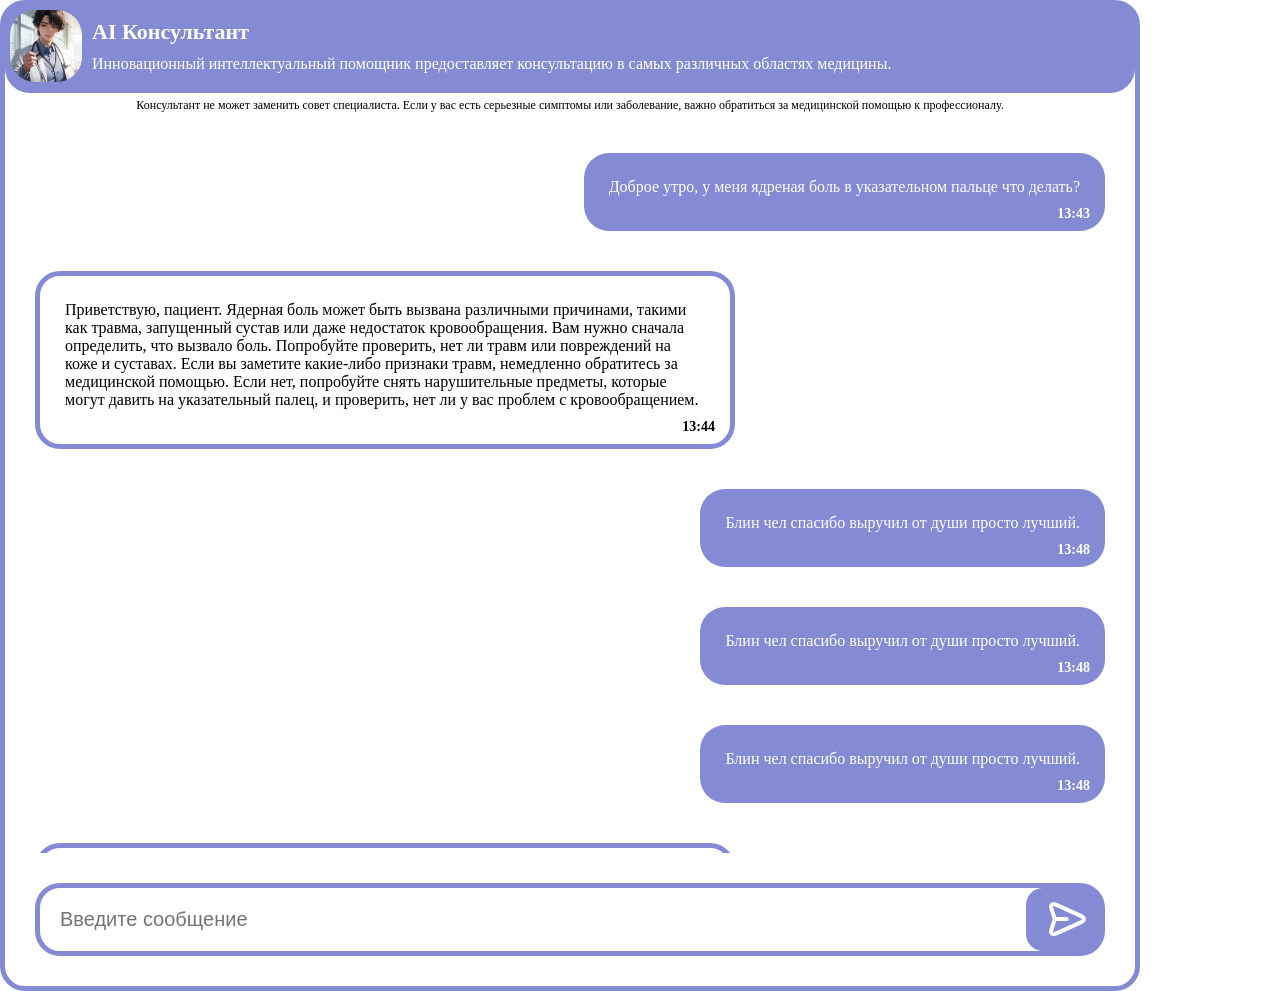
==== front/consultant/index.html @ 4ca16e50 "add consultant, <header2, appointment> -> front" ====
<!DOCTYPE html>
<html>

<head>
	<meta charset="utf-8">
	<meta name="viewport" content="width=device-width, initial-scale=1">
	<link rel="stylesheet" type="text/css" href="styles.css">
	<title></title>
</head>

<body>
	<section class="message-box">	
		<div class="message-box-header">
			<img src="img/ai-doctor-logo.png">
			<div class="message-box-header-description">
				<p>AI Консультант</p>
				<p>Инновационный интеллектуальный помощник предоставляет консультацию в самых различных областях медицины.</p>
			</div>
		</div>
		<p class="message-box-warning">Консультант не может заменить совет специалиста. Если у вас есть серьезные симптомы или заболевание, важно обратиться за медицинской помощью к профессионалу.</p>
		<div class="message-box-content">
			<div class="messages">
				<div class="message from-user">
					<p class="message-content">Доброе утро, у меня ядреная боль в указательном пальце что делать?</p>
					<p class="message-time">13:43</p>
				</div>
				<div class="message from-bot">
					<p class="message-content">Приветствую, пациент. Ядерная боль может быть вызвана различными причинами, такими как травма, запущенный сустав или даже недостаток кровообращения. Вам нужно сначала определить, что вызвало боль. Попробуйте проверить, нет ли травм или повреждений на коже и суставах. Если вы заметите какие-либо признаки травм, немедленно обратитесь за медицинской помощью. Если нет, попробуйте снять нарушительные предметы, которые могут давить на указательный палец, и проверить, нет ли у вас проблем с кровообращением.</p>
					<p class="message-time">13:44</p>
				</div>
				<div class="message from-user">
					<p class="message-content">Блин чел спасибо выручил от души просто лучший.</p>
					<p class="message-time">13:48</p>
				</div>
				<div class="message from-user">
					<p class="message-content">Блин чел спасибо выручил от души просто лучший.</p>
					<p class="message-time">13:48</p>
				</div>
				<div class="message from-user">
					<p class="message-content">Блин чел спасибо выручил от души просто лучший.</p>
					<p class="message-time">13:48</p>
				</div>
				<div class="message from-bot">
					<p class="message-content">Приветствую, пациент. Ядерная боль может быть вызвана различными причинами, такими как травма, запущенный сустав или даже недостаток кровообращения. Вам нужно сначала определить, что вызвало боль. Попробуйте проверить, нет ли травм или повреждений на коже и суставах. Если вы заметите какие-либо признаки травм, немедленно обратитесь за медицинской помощью. Если нет, попробуйте снять нарушительные предметы, которые могут давить на указательный палец, и проверить, нет ли у вас проблем с кровообращением.</p>
					<p class="message-time">13:44</p>
				</div>
			</div>
			<form>
				<input type="text" name="message_field" placeholder="Введите сообщение">
				<button>
					<svg width="47" height="47" viewBox="0 0 47 47" fill="none" xmlns="http://www.w3.org/2000/svg">
						<path d="M23.5908 24.0939H11.681M11.3434 25.6551L9.37576 31.5328C8.29809 34.7519 7.75926 36.3615 8.14595 37.3526C8.48175 38.2135 9.20298 38.866 10.0929 39.1145C11.1178 39.4004 12.6656 38.7038 15.7614 37.3109L35.6079 28.3799C38.6296 27.02 40.1404 26.3403 40.6073 25.3958C41.0131 24.5752 41.0131 23.6123 40.6073 22.7918C40.1404 21.8475 38.6296 21.1676 35.6079 19.8078L15.7271 10.8615C12.6407 9.47262 11.0975 8.77818 10.0737 9.06306C9.18461 9.31045 8.46346 9.96131 8.12649 10.8205C7.73846 11.8098 8.27154 13.4159 9.33771 16.6281L11.3472 22.6825C11.5303 23.2342 11.6219 23.5101 11.658 23.7921C11.6901 24.0426 11.6898 24.296 11.6571 24.5463C11.6202 24.8283 11.528 25.1038 11.3434 25.6551Z" stroke="white" stroke-width="4" stroke-linecap="round" stroke-linejoin="round"/>
					</svg>
				</button>
			</form>
		</div>
	</section>
</body>

</html>
---- front/consultant/styles.css ----
*, *:before, *:after {
	margin: 0px;
	padding: 0px;
	box-sizing: border-box;
}

/* message-box -- begin */
.message-box {
	display: flex;
	flex-direction: column;
	justify-content: space-between;
	font-family: 'Roboto';
	max-width: 1140px;
	width: 100%;
	border: 5px solid #858AD4;
	border-radius: 25px;
}

.message-box-header {
	display: flex;
	align-items: center;
	min-height: 82px;
	height: 100%;
	width: 100%;
	padding-bottom: 6px;
	border: 5px solid #858AD4;
	background-color: #858AD4;	
	border-radius: 13px 13px 25px 25px;
	color: white;
}

.message-box-header img {
	border-radius: 25px;
}

.message-box-header p:first-child {
	font-size: 22px;
	font-weight: bold;
}

.message-box-header p:last-child {
	font-size: 16px;
}

.message-box-header-description {
	padding: 0px 10px;
}

.message-box-header-description p:first-child {
	margin-bottom: 10px;
}

.message-box-warning {
	padding: 10px;
	padding-top: 5px;
	text-align: center;
	width: 100%;
	font-size: 12px;
}

.message-box-content {
	display: flex;
	flex-direction: column;
	justify-content: space-between;
	height: 100%;
	padding: 30px;
	width: 100%;
}

.messages {
	width: 100%;
	max-height: 700px;
	overflow: auto;
	display: flex;
	flex-direction: column;
	align-self: flex-start;
}

.messages::-webkit-scrollbar {
	scroll-margin: 10px;
  	width: 20px;
}

.messages::-webkit-scrollbar-track {
	padding: 5px;
	background-color: white;

}

.messages::-webkit-scrollbar-thumb {
	background-color: #858AD4;
	border: 7px solid white;
	border-radius: 15px;
}

.message {
	position: relative;
	padding: 25px;
	padding-bottom: 35px;
	max-width: 700px;
	width: auto;
	align-self: flex-start;
	margin-bottom: 40px;
	border-radius: 25px;
}

.message-content {
	font-size: 16px;
}

.message-time {
	font-weight: bold;
	font-size: 14px;
	position: absolute;
	margin-right: 15px;
	margin-top: 10px;
	right: 0;
}

.message:last-child {
	margin-bottom: 0px;
}

.message.from-user {
	background-color: #858AD4;
	color: white;
	margin-left: auto;
}

.message.from-bot {
	background-color: white;
	border: 5px solid #858AD4;
	margin-right: auto;
}

.message-box-content form {
	border: 5px solid #858AD4;
	border-radius: 25px;
	display: flex;
	justify-content: space-between;
	align-items: center;
	margin-top: 30px;
}

.message-box-content form input {
	height: 100%;
	outline: none;
	width: 100%;
	border: none;
	background-color: transparent;
	font-size: 20px;
	padding: 20px;
}

.message-box-content form button {
	border: none;
	height: 63px;
	background-color: #858AD4;
	border-radius: 17px;
	width: 80px;
	cursor: pointer;
}

.message-box-content form button svg {
	margin-left: 7px;
}
/* message-box -- end */
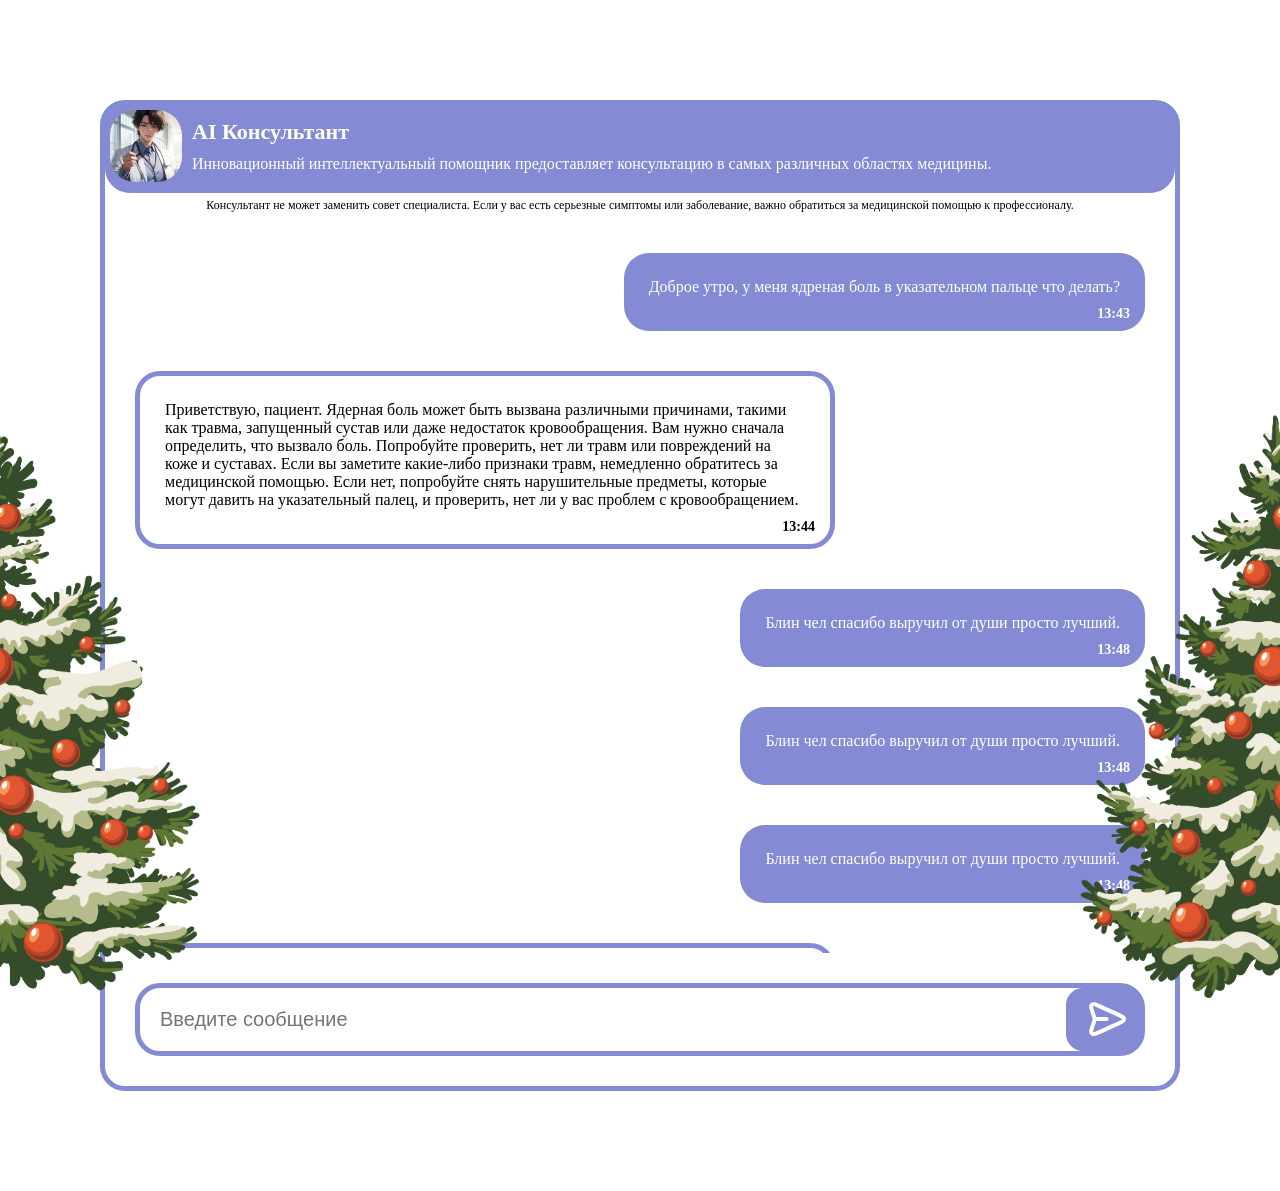
==== commit 80e13987: "add some xmas magic" ====
--- a/front/consultant/index.html
+++ b/front/consultant/index.html
@@ -55,6 +55,8 @@
 			</form>
 		</div>
 	</section>
+	<img class="xmas-magic-rightmost" src="img/tree.png">
+	<img class="xmas-magic-leftmost" src="img/tree.png">
 </body>
 
 </html>
--- a/front/consultant/styles.css
+++ b/front/consultant/styles.css
@@ -2,6 +2,13 @@
 	margin: 0px;
 	padding: 0px;
 	box-sizing: border-box;
+}
+
+body {
+	padding: 100px;
+	display: flex;
+	justify-content: center;
+	align-items: center;
 }
 
 /* message-box -- begin */
@@ -164,4 +171,20 @@
 .message-box-content form button svg {
 	margin-left: 7px;
 }
+
+.xmas-magic-rightmost {
+	position: fixed;
+	bottom: 0;
+	right: 0;
+	transform: translate(200px, 100px);
+	width: 400px;
+}
+
+.xmas-magic-leftmost {
+	position: fixed;
+	bottom: 0;
+	left: 0;
+	transform: translate(-200px, 100px);
+	width: 400px;
+}
 /* message-box -- end */
